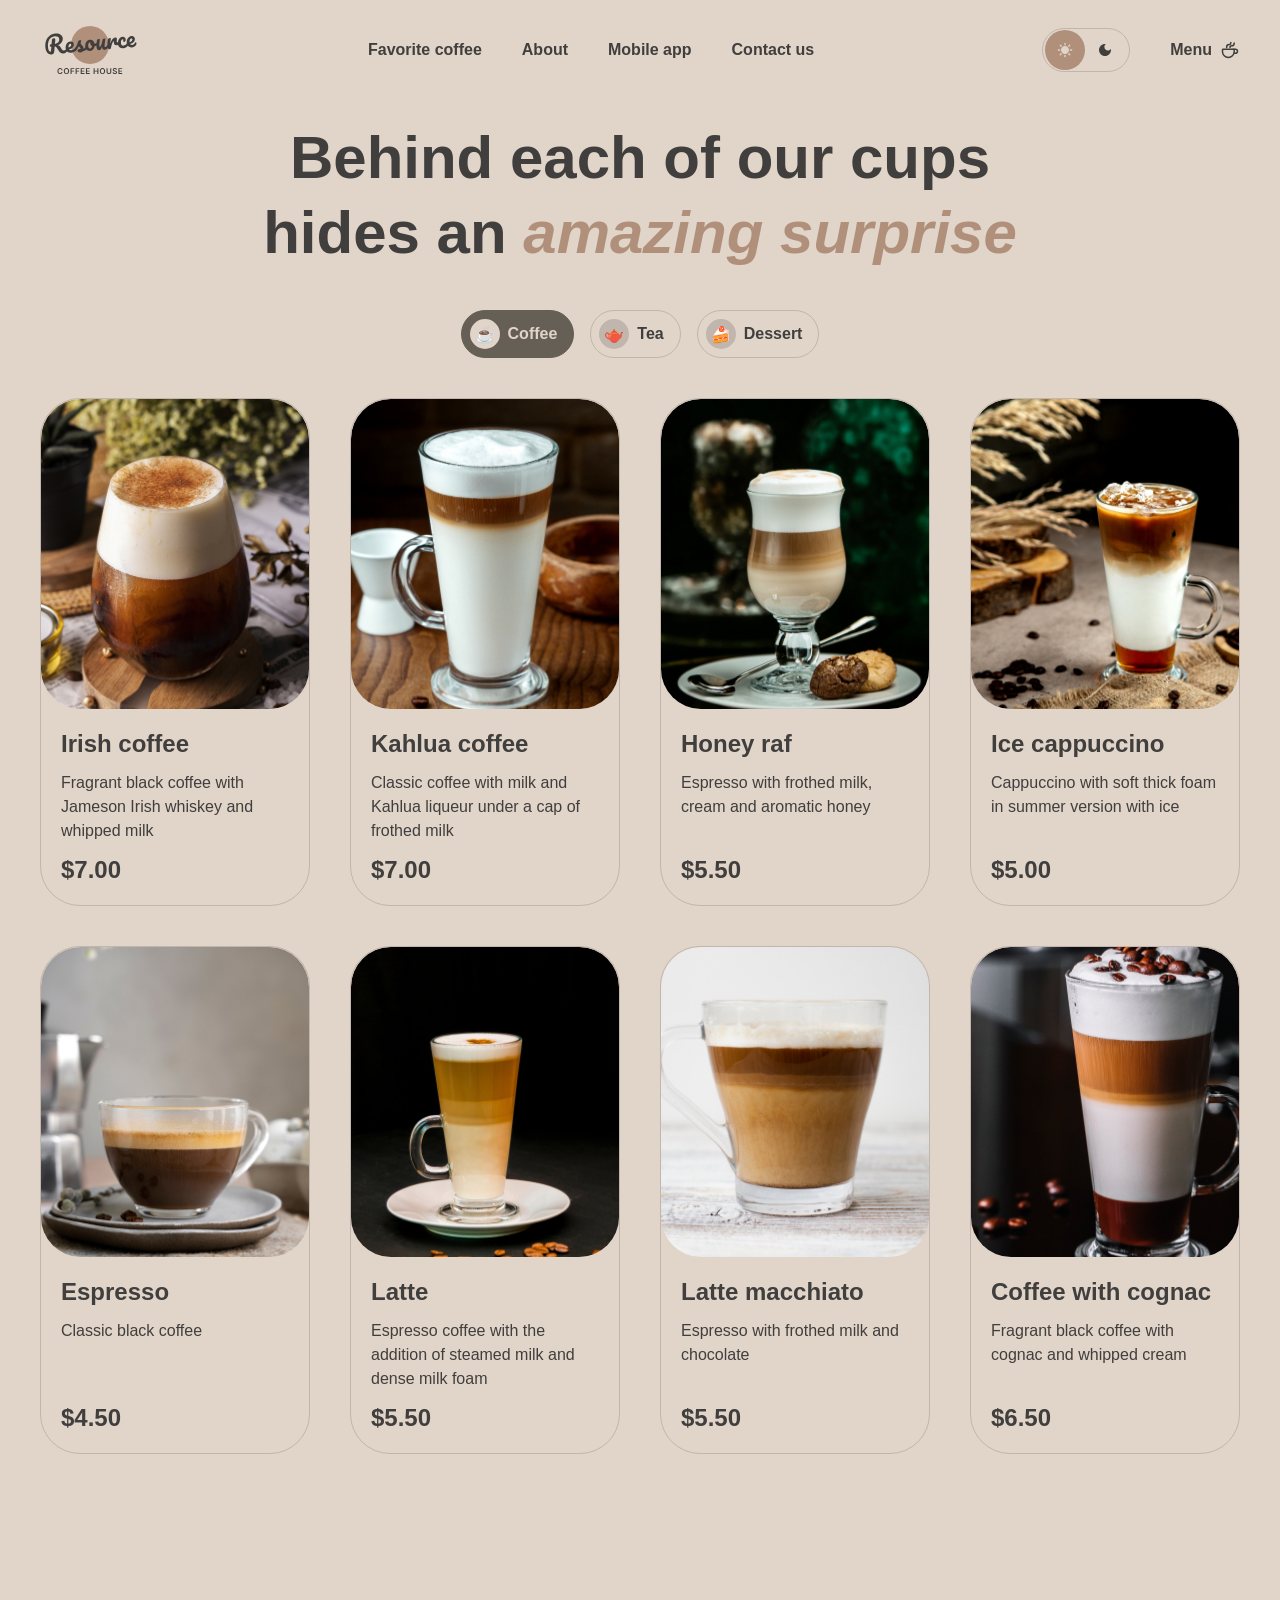
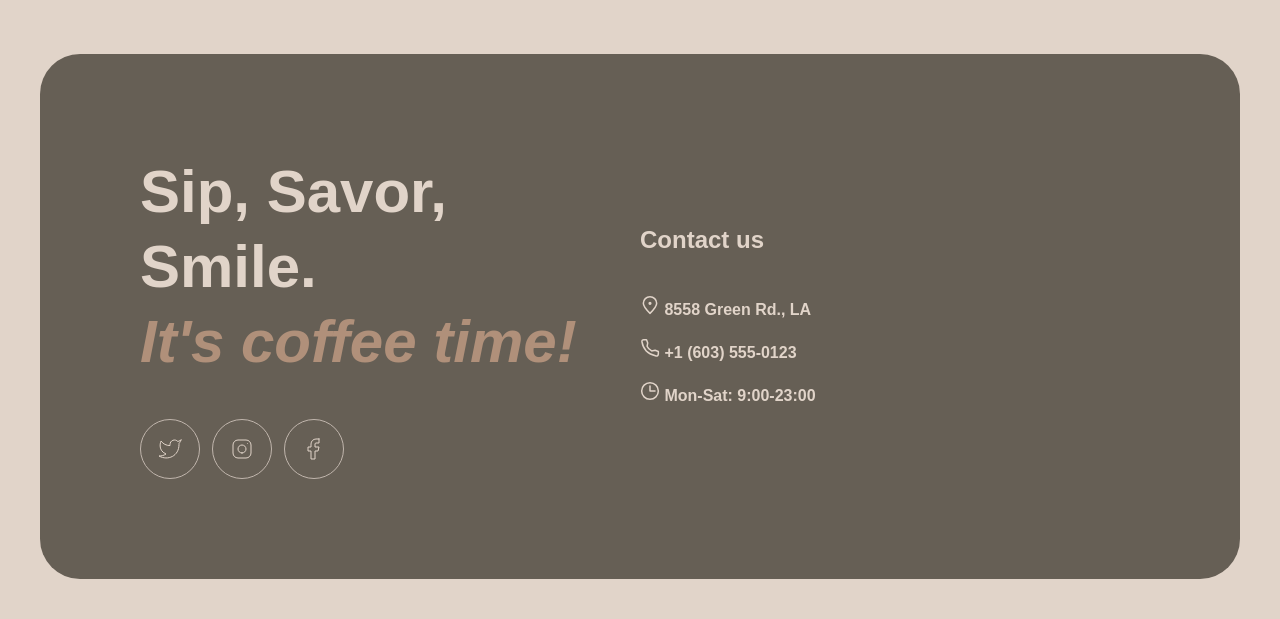
==== menu.html @ cfdfc6a6 "feat: complete landing page part 1" ====
<!DOCTYPE html>
<html lang="en">
<head>
  <meta charset="UTF-8">
  <meta name="viewport" content="width=device-width, initial-scale=1.0">

  <title>Coffee House - Menu</title>

  <link rel="stylesheet" href="./css/style.css">
  
</head>
<body>
    <header class="header">
  <div class="container header-container">

    <a class="logo" href="./index.html" aria-label="Coffee House home">
  <img src="./assets/icons/logo.svg" alt="Resource Coffee House">
    </a>

    <nav class="nav">
      <ul class="nav-list">
        <li><a href="#favorite-coffee">Favorite coffee</a></li>
        <li><a href="#about">About</a></li>
        <li><a href="#mobile-app">Mobile app</a></li>
        <li><a href="#contacts">Contact us</a></li>
      </ul>
    </nav>

    <div class="header-actions">

  <button class="theme-switch" type="button" aria-label="Switch theme">
    <span class="theme-option theme-option-light">
      <img src="./assets/icons/sun.svg" alt="">
    </span>

    <span class="theme-option theme-option-dark">
      <img src="./assets/icons/moon.svg" alt="">
    </span>
  </button>

  <a class="menu-link" href="./menu.html">
    <span>Menu</span>
    <img src="./assets/icons/coffee-cup.svg" alt="">
  </a>
  
  <button class="burger" type="button" aria-label="Open menu">
    <span></span>
    <span></span>
  </button>

</div>

  </div>
</header>
  <main>
    

    <section class="menu">
      <div class="container">

      <h1 class="menu-title">
        Behind each of our cups<br>
        hides an <span>amazing surprise</span>
      </h1>

      <div class="menu-tabs">

        <button class="menu-tab active" type="button">
          <span class="tab-icon">☕</span>
          <span>Coffee</span>
        </button>

        <button class="menu-tab" type="button">
          <span class="tab-icon">🫖</span>
          <span>Tea</span>
        </button>

        <button class="menu-tab" type="button">
          <span class="tab-icon">🍰</span>
          <span>Dessert</span>
        </button>

      </div>

      <div class="menu-grid">

        <article class="product-card">
          <div class="product-image">
            <img src="./assets/images/coffee-1.jpg" alt="Irish coffee">
          </div>

          <div class="product-content">
            <h2>Irish coffee</h2>
            <p>Fragrant black coffee with Jameson Irish whiskey and whipped milk</p>
            <strong>$7.00</strong>
          </div>
        </article>

        <article class="product-card">
          <div class="product-image">
            <img src="./assets/images/coffee-2.jpg" alt="Kahlua coffee">
          </div>

          <div class="product-content">
            <h2>Kahlua coffee</h2>
            <p>Classic coffee with milk and Kahlua liqueur under a cap of frothed milk</p>
            <strong>$7.00</strong>
          </div>
        </article>

        <article class="product-card">
          <div class="product-image">
            <img src="./assets/images/coffee-3.jpg" alt="Honey raf">
          </div>

          <div class="product-content">
            <h2>Honey raf</h2>
            <p>Espresso with frothed milk, cream and aromatic honey</p>
            <strong>$5.50</strong>
          </div>
        </article>

        <article class="product-card">
          <div class="product-image">
            <img src="./assets/images/coffee-4.jpg" alt="Ice cappuccino">
          </div>

          <div class="product-content">
            <h2>Ice cappuccino</h2>
            <p>Cappuccino with soft thick foam in summer version with ice</p>
            <strong>$5.00</strong>
          </div>
        </article>

        <article class="product-card">
          <div class="product-image">
            <img src="./assets/images/coffee-5.jpg" alt="Espresso">
          </div>

          <div class="product-content">
            <h2>Espresso</h2>
            <p>Classic black coffee</p>
            <strong>$4.50</strong>
          </div>
        </article>

        <article class="product-card">
          <div class="product-image">
            <img src="./assets/images/coffee-6.jpg" alt="Latte">
          </div>

          <div class="product-content">
            <h2>Latte</h2>
            <p>Espresso coffee with the addition of steamed milk and dense milk foam</p>
            <strong>$5.50</strong>
          </div>
        </article>

        <article class="product-card">
          <div class="product-image">
            <img src="./assets/images/coffee-7.jpg" alt="Latte macchiato">
          </div>

          <div class="product-content">
            <h2>Latte macchiato</h2>
            <p>Espresso with frothed milk and chocolate</p>
            <strong>$5.50</strong>
          </div>
        </article>

        <article class="product-card">
          <div class="product-image">
            <img src="./assets/images/coffee-8.jpg" alt="Coffee with cognac">
          </div>

          <div class="product-content">
            <h2>Coffee with cognac</h2>
            <p>Fragrant black coffee with cognac and whipped cream</p>
            <strong>$6.50</strong>
          </div>
        </article>

      </div>


    </div>

    

  </section>
</main>
<footer class="footer menu-footer" id="contacts">
  <div class="container">

    <div class="footer-inner">

      <div class="footer-left">

        <h2 class="footer-title">
          Sip, Savor, Smile.<br>
          <span>It's coffee time!</span>
        </h2>

        <div class="socials">
          <a href="#" class="social-link" aria-label="Twitter">
            <img src="./assets/icons/twitter.svg" alt="Twitter">
          </a>
          <a href="#" class="social-link" aria-label="Instagram">
            <img src="./assets/icons/instagram.svg" alt="Instagram">
          </a>
          <a href="#" class="social-link" aria-label="Facebook">
            <img src="./assets/icons/facebook.svg" alt="Facebook">
          </a>
        </div>

      </div>

      <div class="footer-contacts">

        <h3>Contact us</h3>

        <a
          href="https://maps.google.com/?q=8558+Green+Rd+LA"
          target="_blank"
          rel="noopener noreferrer"
        >
          <img src="./assets/icons/pin-alt.svg" alt="Location"> 8558 Green Rd., LA
        </a>

        <a href="tel:+16035550123">
          <img src="./assets/icons/phone.svg" alt="Phone"> +1 (603) 555-0123
        </a>

        <p>
          <img src="./assets/icons/clock.svg" alt="Hours"> Mon-Sat: 9:00-23:00
        </p>

      </div>

    </div>

  </div>
</footer>
<script src="./js/script.js"></script>
</body>
</html>
---- css/style.css ----
* {
  box-sizing: border-box;
}

html {
  scroll-behavior: smooth;
}

body {
  margin: 0;
  font-family: "Inter", sans-serif;
  color: #403f3d;

  background-color: #e1d4c9;
}

a {
  color: inherit;
  text-decoration: none;
}

button {
  font: inherit;
}

.container {
  width: calc(100% - 80px);
  max-width: 1360px;
  margin: 0 auto;
}


/* HEADER */

.header {
  width: 100%;
}

.header-container {
  height: 100px;

  display: flex;
  align-items: center;
  justify-content: space-between;
}

.logo {
  display: block;
  width: 100px;
}

.logo img {
  display: block;
  width: 100%;
  height: auto;
}

.nav-list {
  display: flex;
  align-items: center;
  gap: 40px;

  margin: 0;
  padding: 0;

  list-style: none;

  font-size: 16px;
  font-weight: 600;
}

.nav-list a {
  transition: opacity 0.3s;
}

.nav-list a:hover {
  opacity: 0.6;
}

.header-actions {
  display: flex;
  align-items: center;
  gap: 20px;
}

.theme-toggle {
  width: 42px;
  height: 28px;

  border: 1px solid #665f55;
  border-radius: 100px;

  background: transparent;
  color: #403f3d;

  cursor: pointer;
}

.menu-link {
  font-size: 16px;
  font-weight: 600;
}


/* HERO */

.hero {
  min-height: 644px;

  display: flex;
  align-items: center;

  padding: 100px;

  border-radius: 40px;

  background-image:
    linear-gradient(
      90deg,
      rgba(0, 0, 0, 0.45),
      rgba(0, 0, 0, 0.05)
    ),
    url("../assets/images/img-hero.jpg");

  background-size: cover;
  background-position: center;
}

.hero-content {
  max-width: 530px;
  color: #e1d4c9;
}

.hero h1 {
  margin: 0 0 40px;

  font-size: 72px;
  line-height: 1.05;
  font-weight: 600;
}

.hero h1 span {
  color: #b0907a;
  font-style: italic;
}

.hero p {
  margin: 0 0 40px;

  font-size: 16px;
  line-height: 1.5;
}

.hero-button {
  width: 200px;
  height: 64px;

  display: flex;
  align-items: center;
  justify-content: center;

  border-radius: 100px;

  background-color: #e1d4c9;
  color: #403f3d;

  font-weight: 600;
}


/* FAVORITE COFFEE */

.favorite-coffee {
  padding: 100px 0;
}

.section-title {
  margin: 0 0 40px;

  text-align: center;

  font-size: 60px;
  line-height: 1.25;
  font-weight: 600;
}

.section-title span {
  color: #b0907a;
  font-style: italic;
}

.coffee-slider {
  position: relative;

  display: flex;
  align-items: center;
  justify-content: space-between;
}

.coffee-slide {
  width: 480px;

  display: flex;
  flex-direction: column;
  align-items: center;

  text-align: center;
}

.coffee-image {
  display: block;

  width: 480px;
  height: 480px;

  object-fit: contain;

  margin-bottom: 20px;
}

.coffee-slide h3 {
  margin: 0 0 16px;

  font-size: 24px;
  line-height: 1.25;
  font-weight: 600;
}

.coffee-slide p {
  max-width: 480px;

  margin: 0 0 16px;

  font-size: 16px;
  line-height: 1.5;
}

.coffee-price {
  margin-bottom: 40px;

  font-size: 24px;
  line-height: 1.25;
  font-weight: 600;
}


/* ARROWS */

.slider-arrow {
  width: 60px;
  height: 60px;

  display: flex;
  align-items: center;
  justify-content: center;

  padding: 0;

  border: 1px solid #665f55;
  border-radius: 50%;

  background: transparent;
  color: #403f3d;

  font-size: 24px;

  cursor: pointer;

  transition:
    background-color 0.3s,
    color 0.3s;
}

.slider-arrow:hover {
  background-color: #665f55;
  color: #e1d4c9;
}


/* SLIDER INDICATORS */

.slider-controls {
  display: flex;
  gap: 12px;
}

.slider-control {
  width: 40px;
  height: 4px;

  display: block;

  border-radius: 100px;

  background-color: #c1b6ad;
}

.slider-control.active {
  background-color: #665f55;
}






/* ABOUT */

.about {
  padding: 100px 0;
}

.about-title {
  margin: 0 0 40px;

  font-size: 58px;
  line-height: 1.25;
  font-weight: 600;
}

.about-title span {
  color: #b0907a;
  font-style: italic;
}

.about-gallery {
  display: grid;
  grid-template-columns: 1fr 1fr;
  gap: 40px;
}

.about-column {
  display: flex;
  flex-direction: column;
  gap: 40px;
}

.about-image {
  overflow: hidden;
  border-radius: 20px;
}

.about-image-big {
  height: 590px;
}

.about-image-small {
  height: 430px;
}

.about-image img {
  width: 100%;
  height: 100%;

  display: block;

  object-fit: cover;

  transform: scale(1.1);
  transition: transform 0.5s ease;
}

.about-image:hover img {
  transform: scale(1);
}




/* TEMPORARY SECTIONS */



/* MOBILE APP */

.mobile-app {
  padding: 100px 0;
}

.mobile-app-container {
  display: flex;
  align-items: center;
  justify-content: space-between;
  gap: 100px;
}

.mobile-app-content {
  flex: 1;
  max-width: 630px;
}

.mobile-app-title {
  margin: 0 0 40px;

  font-size: 60px;
  line-height: 1.25;
  font-weight: 600;
}

.mobile-app-title span {
  color: #b0907a;
  font-style: italic;
}

.mobile-app-text {
  margin: 0 0 40px;

  font-size: 16px;
  line-height: 1.5;
}

.store-buttons {
  display: flex;
  gap: 20px;
}

.store-button {
  width: 200px;
  height: 64px;

  display: flex;
  align-items: center;
  gap: 8px;

  padding: 12px 20px;

  border: 1px solid #665f55;
  border-radius: 100px;

  transition:
    background-color 0.3s,
    color 0.3s;
}

.store-button:hover {
  background-color: #665f55;
  color: #e1d4c9;
}

.store-icon {
  width: 32px;

  display: flex;
  justify-content: center;

  font-size: 28px;
}

.store-button-text {
  display: flex;
  flex-direction: column;
  align-items: flex-start;
}

.store-button-text small {
  margin-bottom: 2px;

  font-size: 10px;
  line-height: 1.4;
  font-weight: 600;
}

.store-button-text strong {
  font-size: 16px;
  line-height: 1.25;
}

.mobile-app-image {
  flex: 1;

  display: flex;
  justify-content: center;
}

.mobile-app-image img {
  display: block;

  width: 100%;
  max-width: 630px;
  height: auto;
}

/* FOOTER */

.footer {
  padding: 0 0 40px;
}

.footer-inner {
  min-height: 450px;

  display: flex;
  align-items: center;

  padding: 100px;

  border-radius: 40px;

  background-color: #665f55;
  color: #e1d4c9;
}

.footer-left {
  width: 50%;
}

.footer-title {
  margin: 0 0 40px;

  font-size: 60px;
  line-height: 1.25;
  font-weight: 600;
}

.footer-title span {
  color: #b0907a;
  font-style: italic;
}


/* SOCIALS */

.socials {
  display: flex;
  gap: 12px;
}

.social-link {
  width: 60px;
  height: 60px;

  display: flex;
  align-items: center;
  justify-content: center;

  border: 1px solid #c1b6ad;
  border-radius: 50%;

  font-size: 20px;

  transition:
    background-color 0.3s,
    color 0.3s;
}

.social-link:hover {
  background-color: #e1d4c9;
  color: #403f3d;
}


/* CONTACTS */

.footer-contacts {
  display: flex;
  flex-direction: column;
  align-items: flex-start;

  gap: 16px;
}

.footer-contacts h3 {
  margin: 0 0 24px;

  font-size: 24px;
  line-height: 1.25;
}

.footer-contacts a,
.footer-contacts p {
  margin: 0;

  font-size: 16px;
  line-height: 1.5;
  font-weight: 600;
}

/* HEADER ICONS */

.logo {
  display: block;
  width: 100px;
  height: 60px;
}

.logo img {
  display: block;
  width: 100%;
  height: 100%;
}

.header-actions {
  display: flex;
  align-items: center;
  gap: 40px;
}

.theme-switch {
  box-sizing: border-box;
  width: 88px;
  height: 44px;
  padding: 2px;

  display: flex;
  align-items: center;
  gap: 0;

  border: 1px solid #c1b6ad;
  border-radius: 100px;

  background: transparent;
  cursor: pointer;
}
.theme-option {
  box-sizing: border-box;
  width: 40px;
  height: 40px;
  flex: 0 0 40px;

  display: flex;
  align-items: center;
  justify-content: center;

  border-radius: 50%;
  background: transparent;
}



.theme-option img {
  display: block;
  width: 24px;
  height: 24px;
}

.header-actions {
  display: flex;
  align-items: center;
  gap: 40px;
}

.menu-link {
  display: flex;
  align-items: center;
  gap: 8px;

  font-size: 16px;
  line-height: 24px;
  font-weight: 600;
}

.menu-link img {
  display: block;
  width: 20px;
  height: 20px;
}
.burger {
  display: none;
}

/* =========================
   TABLET — 768px
   ========================= */

@media (max-width: 768px) {

  /* GENERAL */

  .container {
    width: calc(100% - 80px);
    max-width: none;
  }


  /* HEADER */

  .header-container {
    height: 100px;
  }

  .nav-list {
    display: none;
  }

  .menu-link {
    display: none;
  }

  .header-actions {
    gap: 20px;
  }

  /* Пока theme switch оставляем.
     Burger добавим следующим шагом. */


  /* HERO */

  .hero {
    min-height: 644px;
    padding: 100px 60px;

    background-position: center;
  }

  .hero-content {
    max-width: 530px;
  }

  .hero h1 {
    font-size: 72px;
    line-height: 1.05;
  }


  /* FAVORITE COFFEE */

  .favorite-coffee {
    padding: 100px 0;
  }

  .section-title {
    font-size: 60px;
    line-height: 1.25;
  }

  .coffee-slide {
    width: 480px;
  }

  .coffee-image {
    width: 480px;
    height: 480px;
  }


  /* ABOUT */

 /* ABOUT */

.about {
  padding: 100px 0;
}

.about-title {
  margin-bottom: 40px;

  font-size: 32px;
  line-height: 1.25;
}

.about-gallery {
  display: block;
}

.about-image-small {
  display: none;
}

.about-image-big {
  width: 100%;
  height: 590px;
  margin-bottom: 40px;
}

.about-image img {
  width: 100%;
  height: 100%;

  object-fit: cover;
  transform: scale(1.1);
}

  /* На tablet в макете остаются
     только две большие фотографии */

  .about-image-small {
    display: none;
  }

  .about-image-big {
    height: 590px;
    margin-bottom: 40px;
  }

  .about-image img {
    transform: scale(1.05);
  }



  /* MOBILE APP */

.mobile-app {
  padding: 60px 0 100px;
}

.mobile-app-container {
  flex-direction: column;
  gap: 40px;
}

.mobile-app-content {
  width: 100%;
}

.mobile-app-title {
  margin-bottom: 40px;

  font-size: 32px;
  line-height: 1.25;
}

.mobile-app-text {
  margin-bottom: 40px;

  font-size: 16px;
  line-height: 1.5;
}

.store-buttons {
  flex-direction: column;
  align-items: flex-start;
  gap: 20px;
}

.store-button {
  width: 200px;
  height: 64px;
}

.mobile-app-image {
  width: 100%;
}

.mobile-app-image img {
  width: 100%;
  max-width: 348px;
  height: auto;
}
  /* FOOTER */

  .footer-inner {
    min-height: 736px;

    flex-direction: column;
    align-items: flex-start;
    justify-content: center;

    padding: 100px 60px;

    gap: 100px;
  }

  .footer-left {
    width: 100%;
  }

  .footer-title {
    font-size: 60px;
    line-height: 1.25;
  }

  .footer-contacts {
    width: 100%;
  }




  .burger {
  width: 44px;
  height: 44px;

  display: flex;
  flex-direction: column;
  align-items: center;
  justify-content: center;
  gap: 6px;

  padding: 0;

  border: 1px solid #665f55;
  border-radius: 50%;

  background: transparent;
  cursor: pointer;
}

.burger span {
  width: 16px;
  height: 1.5px;
  background-color: #403f3d;
}

/* =========================
   MOBILE — 380px
   ========================= */

@media (max-width: 380px) {

  /* GENERAL */

  .container {
    width: calc(100% - 32px);
  }


  /* HEADER */

  .header-container {
    height: 100px;
  }

  .header-actions {
    gap: 8px;
  }

  .theme-switch {
    width: 88px;
    height: 44px;
  }

  .burger {
    width: 44px;
    height: 44px;
  }


  /* HERO */

  .hero {
    min-height: 552px;

    padding: 60px 16px;

    border-radius: 40px;

    background-position: center;
  }

  .hero-content {
    width: 100%;
    max-width: 316px;
  }

  .hero h1 {
    margin-bottom: 40px;

    font-size: 42px;
    line-height: 1.15;
  }

  .hero p {
    margin-bottom: 40px;

    font-size: 16px;
    line-height: 1.5;
  }

  .hero-button {
    width: 200px;
    height: 64px;
  }

/* FAVORITE COFFEE */

.favorite-coffee {
  padding: 100px 0;
}

.section-title {
  margin-bottom: 40px;

  font-size: 32px;
  line-height: 1.25;
}

.coffee-slider {
  justify-content: center;
}

.slider-arrow {
  display: none;
}

.coffee-slide {
  width: 100%;
  max-width: 348px;
}

.coffee-image {
  width: 100%;
  max-width: 348px;
  height: auto;

  margin-bottom: 20px;
}

.coffee-slide p {
  width: 100%;
  max-width: 348px;
}

.coffee-price {
  margin-bottom: 40px;
}


/* FOOTER */

.footer {
  padding: 0 0 40px;
}

.footer-inner {
  min-height: auto;

  padding: 60px 16px;

  flex-direction: column;
  align-items: flex-start;
  justify-content: flex-start;

  gap: 40px;

  border-radius: 40px;
}

.footer-left {
  width: 100%;
}

.footer-title {
  margin-bottom: 40px;

  font-size: 32px;
  line-height: 1.25;
}

.socials {
  gap: 12px;
}

.social-link {
  width: 60px;
  height: 60px;
}

.footer-contacts {
  width: 100%;
  gap: 16px;
}

.footer-contacts h3 {
  margin-bottom: 24px;

  font-size: 24px;
  line-height: 1.25;
}

.footer-contacts a,
.footer-contacts p {
  font-size: 16px;
  line-height: 1.5;
}
}
}














/* =========================
   MENU PAGE
   ========================= */

.menu {
  padding: 20px 0 100px;
}

.menu-title {
  max-width: 800px;
  margin: 0 auto 40px;

  text-align: center;

  font-size: 60px;
  line-height: 1.25;
  font-weight: 600;
}

.menu-title span {
  color: #b0907a;
  font-style: italic;
}


/* MENU TABS */

.menu-tabs {
  display: flex;
  justify-content: center;
  gap: 16px;

  margin-bottom: 40px;
}

.menu-tab {
  min-height: 46px;

  display: flex;
  align-items: center;
  gap: 8px;

  padding: 8px 16px 8px 8px;

  border: 1px solid #c1b6ad;
  border-radius: 100px;

  background: transparent;
  color: #403f3d;

  font-weight: 600;

  cursor: pointer;
}

.tab-icon {
  width: 30px;
  height: 30px;

  display: flex;
  align-items: center;
  justify-content: center;

  border-radius: 50%;

  background-color: #c1b6ad;
}

.menu-tab.active {
  background-color: #665f55;
  color: #e1d4c9;
  border-color: #665f55;
}

.menu-tab.active .tab-icon {
  background-color: #e1d4c9;
}


/* PRODUCT GRID */

.menu-grid {
  display: grid;
  grid-template-columns: repeat(4, 1fr);
  gap: 40px;
}

.product-card {
  min-height: 506px;

  display: flex;
  flex-direction: column;

  overflow: hidden;

  border: 1px solid #c1b6ad;
  border-radius: 40px;
}

.product-image {
  height: 310px;

  overflow: hidden;

  border-radius: 40px;
}

.product-image img {
  width: 100%;
  height: 100%;

  display: block;

  object-fit: cover;

  transform: scale(1.1);

  transition: transform 0.5s ease;
}

.product-card:hover .product-image img {
  transform: scale(1);
}


/* PRODUCT TEXT */

.product-content {
  flex: 1;

  display: flex;
  flex-direction: column;

  padding: 20px;
}

.product-content h2 {
  margin: 0 0 12px;

  font-size: 24px;
  line-height: 1.25;
  font-weight: 600;
}

.product-content p {
  margin: 0 0 12px;

  font-size: 16px;
  line-height: 1.5;
}

.product-content strong {
  margin-top: auto;

  font-size: 24px;
  line-height: 1.25;
  font-weight: 600;
}


/* MENU TABLET — 768px */

@media (max-width: 768px) {

  .menu-title {
    max-width: 688px;
    margin: 0 auto 40px;

    font-size: 60px;
    line-height: 1.25;
  }

  .menu-grid {
    display: grid;
    grid-template-columns: repeat(2, 310px);
    justify-content: center;
    gap: 40px;
  }

  .product-card {
    width: 310px;
    min-height: 506px;
  }

  .product-image {
    width: 310px;
    height: 310px;
  }
}

.menu-footer {
  margin-top: 100px;
}

@media (max-width: 380px) {

  .container {
    width: calc(100% - 32px);
  }

  .menu-title {
    max-width: 348px;
    font-size: 32px;
    line-height: 1.25;
    text-align: center;
  }

  .menu-grid {
    display: grid;
    grid-template-columns: 310px;
    justify-content: center;
    gap: 40px;
  }

  .product-card {
    width: 310px;
  }

  .product-image {
    width: 310px;
    height: 310px;
  }
}


/* =========================
   DARK THEME
   ========================= */

body.dark-theme {
  background-color: #403f3d;
  color: #e1d4c9;
}

body.dark-theme .theme-switch {
  border-color: #c1b6ad;
}

body.dark-theme .burger {
  border-color: #c1b6ad;
}

body.dark-theme .burger span {
  background-color: #e1d4c9;
}

body.dark-theme .menu-link-active {
  border-color: #e1d4c9;
}

body.dark-theme .slider-arrow {
  border-color: #c1b6ad;
  color: #e1d4c9;
}

body.dark-theme .store-button {
  border-color: #c1b6ad;
}

body.dark-theme .product-card {
  border-color: #665f55;
}

body.dark-theme .menu-tab {
  color: #e1d4c9;
}

body.dark-theme .menu-tab.active {
  background-color: #e1d4c9;
  color: #403f3d;
}
/* LIGHT THEME */
.theme-option-light {
  background-color: #c1b6ad;
}

.theme-option-dark {
  background-color: transparent;
}

/* DARK THEME */
body.dark-theme .theme-option-light {
  background-color: transparent;
}

body.dark-theme .theme-option-dark {
  background-color: #b0907a;
}

/* THEME SWITCH */

.theme-switch {
  width: 88px;
  height: 44px;
  padding: 2px;

  display: flex;
  align-items: center;

  border: 1px solid #c1b6ad;
  border-radius: 100px;

  background: transparent;
}

.theme-option {
  width: 40px;
  height: 40px;

  display: flex;
  align-items: center;
  justify-content: center;

  border-radius: 50%;
  background: transparent;

  transition: background-color 0.3s;
}

/* LIGHT */
.theme-option-light {
  background-color: #b0907a;
}

.theme-option-dark {
  background-color: transparent;
}

/* DARK */
body.dark-theme .theme-option-light {
  background-color: transparent;
}

body.dark-theme .theme-option-dark {
  background-color: #b0907a;
}

/* FIX LOGO */

.header .logo {
  width: 100px;
  height: 60px;
  flex: 0 0 100px;
}

.header .logo img {
  display: block;
  width: 100px;
  height: 60px;
  object-fit: contain;
}


/* LOGO THEME SWITCH */

.logo img.logo-light {
  display: block;
}

.logo img.logo-dark {
  display: none;
}

body.dark-theme .logo img.logo-light {
  display: none;
}

body.dark-theme .logo img.logo-dark {
  display: block;
}
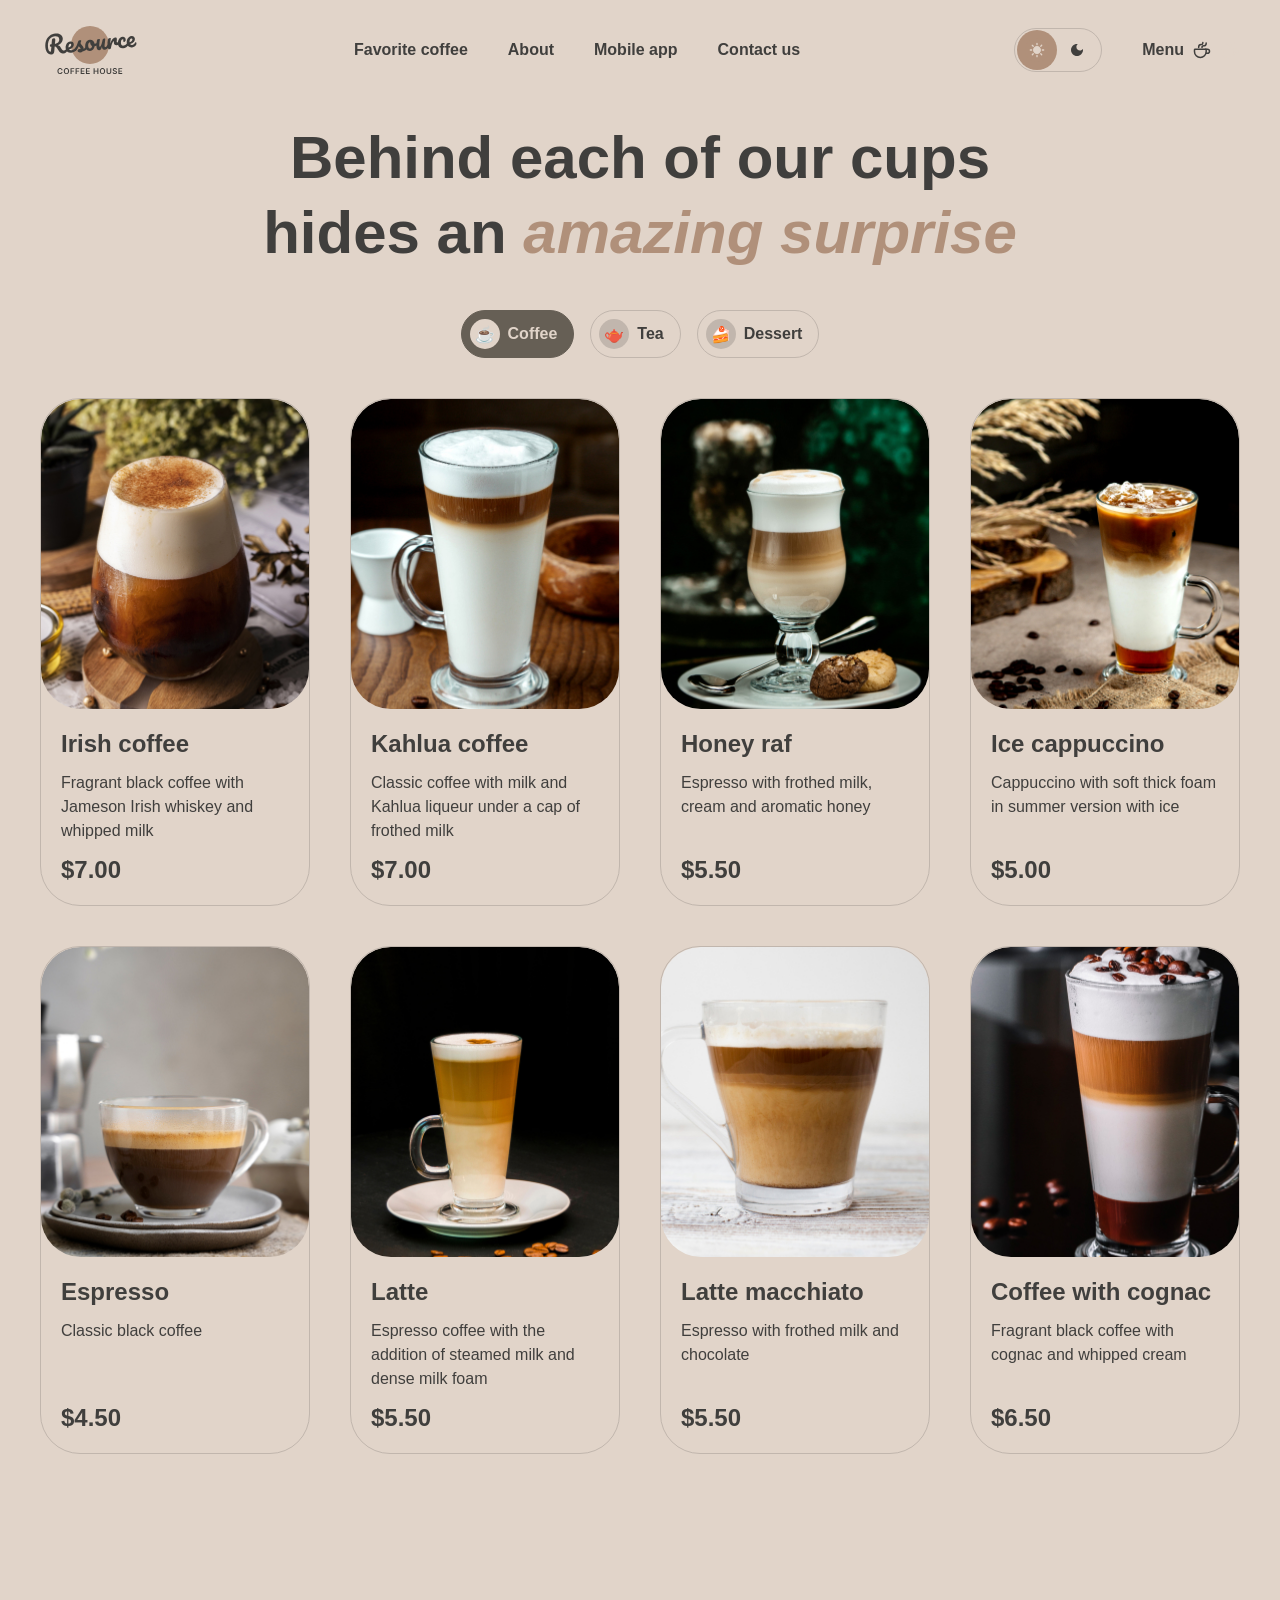
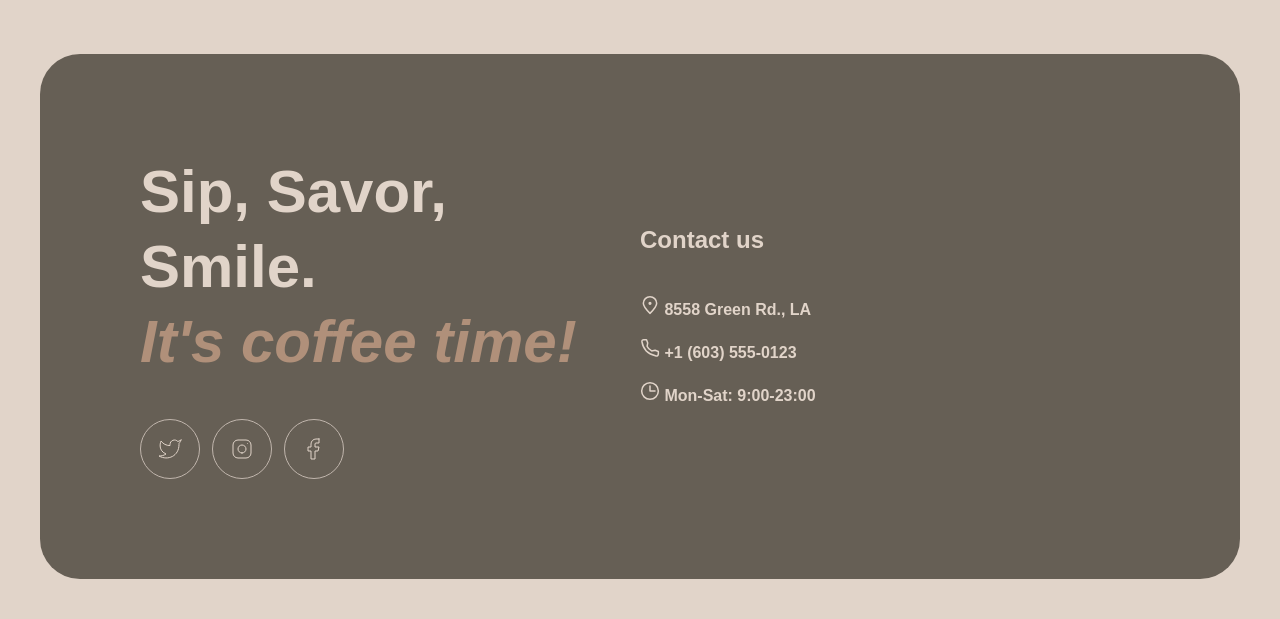
==== commit 61b5beed: "feat: complete coffee house interactions and dark theme" ====
--- a/menu.html
+++ b/menu.html
@@ -14,14 +14,24 @@
   <div class="container header-container">
 
     <a class="logo" href="./index.html" aria-label="Coffee House home">
-  <img src="./assets/icons/logo.svg" alt="Resource Coffee House">
+  <img
+    class="logo-light"
+    src="./assets/icons/logo.svg"
+    alt="Resource Coffee House"
+  >
+
+  <img
+    class="logo-dark"
+    src="./assets/icons/logo-dark.svg"
+    alt="Resource Coffee House"
+  >
     </a>
 
     <nav class="nav">
       <ul class="nav-list">
-        <li><a href="#favorite-coffee">Favorite coffee</a></li>
-        <li><a href="#about">About</a></li>
-        <li><a href="#mobile-app">Mobile app</a></li>
+        <li><a href="./index.html#favorite-coffee">Favorite coffee</a></li>
+        <li><a href="./index.html#about">About</a></li>
+        <li><a href="./index.html#mobile-app">Mobile app</a></li>
         <li><a href="#contacts">Contact us</a></li>
       </ul>
     </nav>
@@ -38,10 +48,21 @@
     </span>
   </button>
 
-  <a class="menu-link" href="./menu.html">
-    <span>Menu</span>
-    <img src="./assets/icons/coffee-cup.svg" alt="">
-  </a>
+  <a href="./menu.html" class="menu-link">
+  <span>Menu</span>
+
+  <img
+    class="menu-icon menu-icon-light"
+    src="./assets/icons/coffee-cup.svg"
+    alt=""
+  >
+
+  <img
+    class="menu-icon menu-icon-dark"
+    src="./assets/icons/coffee-cup-white.svg"
+    alt=""
+  >
+</a>
   
   <button class="burger" type="button" aria-label="Open menu">
     <span></span>
@@ -65,17 +86,17 @@
 
       <div class="menu-tabs">
 
-        <button class="menu-tab active" type="button">
+        <button class="menu-tab active" type="button" data-category="coffee">
           <span class="tab-icon">☕</span>
           <span>Coffee</span>
         </button>
 
-        <button class="menu-tab" type="button">
+        <button class="menu-tab" type="button" data-category="tea">
           <span class="tab-icon">🫖</span>
           <span>Tea</span>
         </button>
 
-        <button class="menu-tab" type="button">
+        <button class="menu-tab" type="button" data-category="dessert">
           <span class="tab-icon">🍰</span>
           <span>Dessert</span>
         </button>
@@ -84,104 +105,17 @@
 
       <div class="menu-grid">
 
-        <article class="product-card">
-          <div class="product-image">
-            <img src="./assets/images/coffee-1.jpg" alt="Irish coffee">
-          </div>
-
-          <div class="product-content">
-            <h2>Irish coffee</h2>
-            <p>Fragrant black coffee with Jameson Irish whiskey and whipped milk</p>
-            <strong>$7.00</strong>
-          </div>
-        </article>
-
-        <article class="product-card">
-          <div class="product-image">
-            <img src="./assets/images/coffee-2.jpg" alt="Kahlua coffee">
-          </div>
-
-          <div class="product-content">
-            <h2>Kahlua coffee</h2>
-            <p>Classic coffee with milk and Kahlua liqueur under a cap of frothed milk</p>
-            <strong>$7.00</strong>
-          </div>
-        </article>
-
-        <article class="product-card">
-          <div class="product-image">
-            <img src="./assets/images/coffee-3.jpg" alt="Honey raf">
-          </div>
-
-          <div class="product-content">
-            <h2>Honey raf</h2>
-            <p>Espresso with frothed milk, cream and aromatic honey</p>
-            <strong>$5.50</strong>
-          </div>
-        </article>
-
-        <article class="product-card">
-          <div class="product-image">
-            <img src="./assets/images/coffee-4.jpg" alt="Ice cappuccino">
-          </div>
-
-          <div class="product-content">
-            <h2>Ice cappuccino</h2>
-            <p>Cappuccino with soft thick foam in summer version with ice</p>
-            <strong>$5.00</strong>
-          </div>
-        </article>
-
-        <article class="product-card">
-          <div class="product-image">
-            <img src="./assets/images/coffee-5.jpg" alt="Espresso">
-          </div>
-
-          <div class="product-content">
-            <h2>Espresso</h2>
-            <p>Classic black coffee</p>
-            <strong>$4.50</strong>
-          </div>
-        </article>
-
-        <article class="product-card">
-          <div class="product-image">
-            <img src="./assets/images/coffee-6.jpg" alt="Latte">
-          </div>
-
-          <div class="product-content">
-            <h2>Latte</h2>
-            <p>Espresso coffee with the addition of steamed milk and dense milk foam</p>
-            <strong>$5.50</strong>
-          </div>
-        </article>
-
-        <article class="product-card">
-          <div class="product-image">
-            <img src="./assets/images/coffee-7.jpg" alt="Latte macchiato">
-          </div>
-
-          <div class="product-content">
-            <h2>Latte macchiato</h2>
-            <p>Espresso with frothed milk and chocolate</p>
-            <strong>$5.50</strong>
-          </div>
-        </article>
-
-        <article class="product-card">
-          <div class="product-image">
-            <img src="./assets/images/coffee-8.jpg" alt="Coffee with cognac">
-          </div>
-
-          <div class="product-content">
-            <h2>Coffee with cognac</h2>
-            <p>Fragrant black coffee with cognac and whipped cream</p>
-            <strong>$6.50</strong>
-          </div>
-        </article>
-
-      </div>
-
+        
+
+      </div>
+
+        <button
+        class="refresh-button"
+        type="button"
+        aria-label="Show more products"
+      >
+        ↻
+      </button>
 
     </div>
 
@@ -189,6 +123,103 @@
 
   </section>
 </main>
+  <!-- PRODUCT MODAL -->
+<div class="modal-overlay" id="product-modal">
+
+  <div class="product-modal">
+
+    <button
+      class="modal-close"
+      type="button"
+      aria-label="Close modal"
+    >
+      
+    </button>
+
+    <div class="modal-image">
+      <img src="./assets/images/coffee-1.jpg" alt="Product">
+    </div>
+
+    <div class="modal-content">
+
+      <h2 class="modal-title">Irish coffee</h2>
+
+      <p class="modal-description">
+        Fragrant black coffee with Jameson Irish whiskey and whipped milk
+      </p>
+
+      <div class="modal-size">
+  <p class="modal-option-title">Size</p>
+
+  <div class="size-options">
+    <button class="size-option active" type="button" data-price="0">
+      <span>S</span>
+      200 ml
+    </button>
+
+    <button class="size-option" type="button" data-price="0.50">
+      <span>M</span>
+      300 ml
+    </button>
+
+    <button class="size-option" type="button" data-price="1.00">
+      <span>L</span>
+      400 ml
+    </button>
+  </div>
+</div>
+
+
+
+
+
+
+<div class="modal-additives">
+  <p class="modal-option-title">Additives</p>
+
+  <div class="additive-options">
+    <button class="additive-option" type="button" data-price="0.50">
+      <span>1</span>
+      Sugar
+    </button>
+
+    <button class="additive-option" type="button" data-price="0.50">
+      <span>2</span>
+      Cinnamon
+    </button>
+
+    <button class="additive-option" type="button" data-price="0.50">
+      <span>3</span>
+      Syrup
+    </button>
+  </div>
+</div>
+
+
+
+
+
+
+
+      <div class="modal-total">
+  <strong>Total:</strong>
+  <strong class="modal-price">$7.00</strong>
+</div>
+
+<div class="modal-info">
+  <span>ⓘ</span>
+    <p class="modal-info-text"></p>
+</div>
+
+<button class="modal-close-button" type="button">
+  Close
+</button>
+
+    </div>
+
+  </div>
+
+</div>
 <footer class="footer menu-footer" id="contacts">
   <div class="container">
 
@@ -202,13 +233,13 @@
         </h2>
 
         <div class="socials">
-          <a href="#" class="social-link" aria-label="Twitter">
+          <a href="https://x.com/" class="social-link" aria-label="Twitter">
             <img src="./assets/icons/twitter.svg" alt="Twitter">
           </a>
-          <a href="#" class="social-link" aria-label="Instagram">
+          <a href="https://www.instagram.com/" class="social-link" aria-label="Instagram">
             <img src="./assets/icons/instagram.svg" alt="Instagram">
           </a>
-          <a href="#" class="social-link" aria-label="Facebook">
+          <a href="https://www.facebook.com/" class="social-link" aria-label="Facebook">
             <img src="./assets/icons/facebook.svg" alt="Facebook">
           </a>
         </div>
@@ -241,6 +272,8 @@
 
   </div>
 </footer>
+<script src="./js/products.js"></script>
 <script src="./js/script.js"></script>
 </body>
-</html>+</html>
+
--- a/css/style.css
+++ b/css/style.css
@@ -97,8 +97,14 @@
 }
 
 .menu-link {
-  font-size: 16px;
-  font-weight: 600;
+  display: flex;
+  align-items: center;
+  gap: 8px;
+}
+.menu-icon {
+  width: 20px;
+  height: 20px;
+  flex-shrink: 0;
 }
 
 
@@ -1451,3 +1457,621 @@
   display: block;
 }
 
+/* =========================
+   BURGER MENU
+   ========================= */
+
+@media (max-width: 768px) {
+  .nav {
+    position: fixed;
+    top: 100px;
+    left: 0;
+
+    width: 100%;
+    height: calc(100vh - 100px);
+
+    display: flex;
+    justify-content: center;
+
+    padding-top: 60px;
+
+    background-color: #e1d4c9;
+
+    transform: translateX(100%);
+    transition: transform 0.5s ease;
+
+    z-index: 100;
+  }
+
+  .nav.active {
+    transform: translateX(0);
+  }
+
+  .nav-list {
+    display: flex;
+    flex-direction: column;
+    align-items: center;
+    gap: 60px;
+
+    font-size: 32px;
+    line-height: 1.25;
+  }
+
+  body.menu-open {
+    overflow: hidden;
+  }
+
+  .burger {
+    position: relative;
+    z-index: 101;
+  }
+
+  .burger span {
+    transition:
+      transform 0.3s ease,
+      opacity 0.3s ease;
+  }
+
+  .burger.active span:first-child {
+    transform: translateY(3.75px) rotate(45deg);
+  }
+
+  .burger.active span:last-child {
+    transform: translateY(-3.75px) rotate(-45deg);
+  }
+
+  body.dark-theme .nav {
+    background-color: #403f3d;
+  }
+}
+
+/* =========================
+   SLIDER PROGRESS
+   ========================= */
+
+.slider-control {
+  position: relative;
+  overflow: hidden;
+  background-color: #c1b6ad;
+}
+
+.slider-control::after {
+  content: "";
+
+  position: absolute;
+  top: 0;
+  left: 0;
+
+  width: 0;
+  height: 100%;
+
+  background-color: #665f55;
+}
+
+.slider-control.active {
+  background-color: #c1b6ad;
+}
+
+.slider-control.active::after {
+  animation: slider-progress 5s linear forwards;
+}
+
+@keyframes slider-progress {
+  from {
+    width: 0;
+  }
+
+  to {
+    width: 100%;
+  }
+}
+
+/* Pause progress when hovering */
+
+.coffee-slide:hover .slider-control.active::after {
+  animation-play-state: paused;
+}
+
+/* Show more button */
+
+.refresh-button {
+  display: none;
+}
+
+@media (max-width: 768px) {
+  .refresh-button {
+    width: 60px;
+    height: 60px;
+    margin: 40px auto 0;
+
+    display: flex;
+    align-items: center;
+    justify-content: center;
+
+    border: 1px solid #665f55;
+    border-radius: 50%;
+    background: transparent;
+
+    font-size: 28px;
+    color: #403f3d;
+    cursor: pointer;
+  }
+}
+@media (max-width: 768px) {
+  .product-card:nth-child(n + 5) {
+    display: none;
+  }
+
+  .menu-grid.show-all .product-card {
+    display: flex;
+  }
+}
+/* =========================
+   PRODUCT MODAL
+   ========================= */
+
+.modal-overlay {
+  position: fixed;
+  inset: 0;
+  z-index: 1000;
+
+  display: none;
+  align-items: center;
+  justify-content: center;
+
+  padding: 20px;
+  background: rgba(64, 63, 61, 0.8);
+}
+
+.modal-overlay.active {
+  display: flex;
+}
+
+.product-modal {
+  position: relative;
+  display: flex;
+  gap: 20px;
+
+  width: 100%;
+  max-width: 800px;
+  padding: 16px;
+
+  background: #e1d4c9;
+  border-radius: 40px;
+}
+
+.modal-image {
+  flex: 0 0 310px;
+  height: 310px;
+}
+
+.modal-image img {
+  width: 100%;
+  height: 100%;
+  object-fit: cover;
+  display: block;
+  border-radius: 40px;
+}
+
+.modal-content {
+  flex: 1;
+  padding: 16px 16px 16px 0;
+}
+
+.modal-title {
+  margin: 0 0 12px;
+  font-size: 24px;
+}
+
+.modal-description {
+  margin-bottom: 20px;
+}
+
+.modal-price {
+  font-size: 24px;
+}
+
+.modal-close {
+  position: absolute;
+  top: 15px;
+  right: 20px;
+
+  border: none;
+  background: transparent;
+  font-size: 30px;
+  cursor: pointer;
+}
+
+/* Dark theme */
+
+body.dark-theme .product-modal {
+  background: #403f3d;
+  color: #e1d4c9;
+}
+
+/* Mobile */
+
+@media (max-width: 600px) {
+  .modal-overlay {
+    padding: 19px;
+  }
+
+  .product-modal {
+    width: 100%;
+    max-width: 342px;
+    padding: 16px;
+    box-sizing: border-box;
+    border-radius: 40px;
+  }
+
+  .modal-image {
+    display: none;
+  }
+
+  .modal-content {
+    width: 100%;
+    min-width: 0;
+    padding: 0;
+  }
+
+  .size-options,
+  .additive-options {
+    display: flex;
+    flex-wrap: wrap;
+    gap: 8px;
+  }
+
+  .size-option,
+  .additive-option {
+    white-space: nowrap;
+  }
+
+  .modal-total {
+    width: 100%;
+  }
+
+  .modal-info {
+    width: 100%;
+  }
+
+  .modal-close-button {
+    width: 100%;
+  }
+}
+/* MODAL SIZE */
+
+.modal-size {
+  margin-top: 20px;
+}
+
+.modal-option-title {
+  margin: 0 0 8px;
+  font-size: 16px;
+}
+
+.size-options {
+  display: flex;
+  flex-wrap: nowrap;
+  gap: 8px;
+}
+
+.size-option {
+  display: flex;
+  align-items: center;
+  gap: 8px;
+
+  padding: 8px 12px 8px 8px;
+
+  border: 1px solid #c1b6ad;
+  border-radius: 100px;
+  background: transparent;
+
+  font: inherit;
+  font-weight: 600;
+  color: #403f3d;
+
+  cursor: pointer;
+}
+
+.size-option span {
+  width: 30px;
+  height: 30px;
+
+  display: flex;
+  align-items: center;
+  justify-content: center;
+
+  border-radius: 50%;
+  background: #c1b6ad;
+}
+
+.size-option.active {
+  background: #665f55;
+  color: #e1d4c9;
+  border-color: #665f55;
+}
+
+.size-option.active span {
+  background: #e1d4c9;
+  color: #403f3d;
+}
+
+body.dark-theme .size-option {
+  color: #e1d4c9;
+}
+
+/* MODAL ADDITIVES */
+
+.modal-additives {
+  margin-top: 20px;
+}
+
+.additive-options {
+  display: flex;
+  flex-wrap: nowrap;
+  gap: 8px;
+}
+
+.additive-option {
+  display: flex;
+  align-items: center;
+  gap: 8px;
+
+  padding: 8px 12px 8px 8px;
+
+  border: 1px solid #c1b6ad;
+  border-radius: 100px;
+  background: transparent;
+
+  font: inherit;
+  font-weight: 600;
+  color: #403f3d;
+
+  cursor: pointer;
+}
+
+.additive-option span {
+  width: 30px;
+  height: 30px;
+
+  display: flex;
+  align-items: center;
+  justify-content: center;
+
+  border-radius: 50%;
+  background: #c1b6ad;
+}
+
+.additive-option.active {
+  background: #665f55;
+  color: #e1d4c9;
+  border-color: #665f55;
+}
+
+.additive-option.active span {
+  background: #e1d4c9;
+  color: #403f3d;
+}
+
+body.dark-theme .additive-option {
+  color: #e1d4c9;
+}
+/* MODAL TOTAL */
+
+.modal-total {
+  display: flex;
+  align-items: center;
+  justify-content: space-between;
+
+  margin-top: 20px;
+  padding-bottom: 20px;
+
+  font-size: 24px;
+  line-height: 1.25;
+}
+
+.modal-info {
+  display: flex;
+  gap: 8px;
+
+  padding: 12px 0;
+  border-top: 1px solid #c1b6ad;
+
+  font-size: 10px;
+  line-height: 1.4;
+}
+
+.modal-info p {
+  margin: 0;
+}
+
+.modal-info span {
+  flex-shrink: 0;
+  font-size: 16px;
+}
+
+.modal-close-button {
+  width: 100%;
+  margin-top: 20px;
+  padding: 10px;
+
+  border: 1px solid #665f55;
+  border-radius: 100px;
+
+  background: transparent;
+  color: #403f3d;
+
+  font: inherit;
+  font-weight: 600;
+
+  cursor: pointer;
+}
+
+body.dark-theme .modal-close-button {
+  color: #e1d4c9;
+  border-color: #c1b6ad;
+}
+@media (min-width: 601px) and (max-width: 768px) {
+  .modal-image {
+    flex: 0 0 310px;
+    width: 310px;
+    height: 310px;
+  }
+
+  .modal-image img {
+    width: 310px;
+    height: 310px;
+    object-fit: cover;
+  }
+}
+
+
+
+/* Modal — tablet 768px */
+@media (min-width: 601px) and (max-width: 768px) {
+  .product-modal {
+    width: calc(100% - 80px);
+    max-width: 688px;
+    padding: 16px;
+    gap: 20px;
+    box-sizing: border-box;
+  }
+
+  .modal-image {
+    flex: 0 0 310px;
+    width: 310px;
+    height: 310px;
+  }
+
+  .modal-content {
+    min-width: 0;
+    padding: 0;
+  }
+
+  .size-options,
+  .additive-options {
+    flex-wrap: wrap;
+  }
+
+  .size-option,
+  .additive-option {
+    padding: 8px 10px 8px 8px;
+    gap: 6px;
+    white-space: nowrap;
+  }
+}
+@media (min-width: 601px) and (max-width: 768px) {
+  .dessert-modal .size-options {
+    display: flex;
+    flex-wrap: nowrap;
+    gap: 8px;
+  }
+
+  .dessert-modal .additive-options {
+    display: flex;
+    flex-wrap: wrap;
+    gap: 8px;
+  }
+
+  .dessert-modal .size-option,
+  .dessert-modal .additive-option {
+    padding: 8px 10px 8px 8px;
+    gap: 6px;
+    white-space: nowrap;
+  }
+}
+@media (max-width: 600px) {
+  .modal-overlay {
+    padding: 19px;
+  }
+
+  .product-modal {
+    width: 342px;
+    max-width: calc(100vw - 38px);
+    padding: 16px;
+    gap: 0;
+    box-sizing: border-box;
+  }
+
+  .modal-image {
+    display: none;
+  }
+
+  .modal-content {
+    width: 100%;
+    min-width: 0;
+    max-width: none;
+    padding: 0;
+    overflow: visible;
+  }
+
+  .size-options,
+  .additive-options {
+    display: flex;
+    flex-wrap: wrap;
+    gap: 8px;
+  }
+
+  .size-option,
+  .additive-option {
+    flex: 0 0 auto;
+    white-space: nowrap;
+  }
+}.modal-title {
+  font-size: 24px;
+  line-height: 1.25;
+}
+
+.modal-description {
+  font-size: 16px;
+  line-height: 1.5;
+}
+
+.modal-option-title {
+  font-size: 16px;
+}
+
+.size-option,
+.additive-option {
+  font-size: 16px;
+}
+
+.modal-total,
+.modal-price {
+  font-size: 24px;
+}
+
+.modal-info {
+  font-size: 10px;
+}
+
+.modal-close-button {
+  font-size: 16px;
+}
+
+
+.menu-link {
+  display: inline-flex;
+  align-items: center;
+  justify-content: flex-start;
+  gap: 8px;
+  width: auto;
+}
+
+.menu-icon-box {
+  position: relative;
+  width: 20px;
+  height: 20px;
+  flex: 0 0 20px;
+}
+.store-icon-dark {
+  display: none;
+}
+
+body.dark-theme .store-icon-light {
+  display: none;
+}
+
+body.dark-theme .store-icon-dark {
+  display: block;
+}
